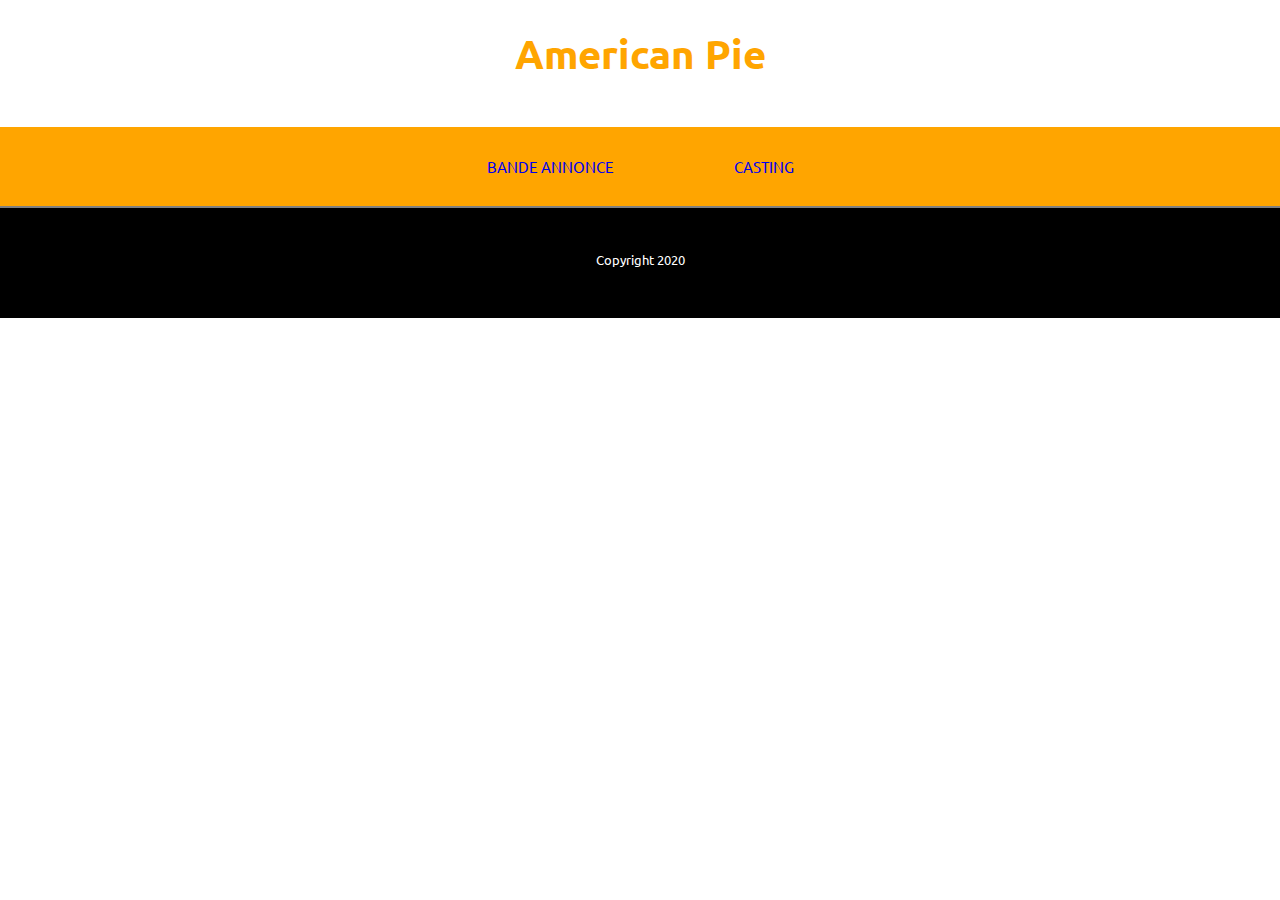
==== casting.html @ a03a137e "Add files via upload" ====
<!DOCTYPE html>
<html lang="fr-FR">
	<head>
		<meta charset="utf-8">
		<title> film movie </title>
		<meta name="viewport" content="width=device-width, initial-scale=1.0">
		<link href="style.css" rel="stylesheet" type="text/css">
		<link href="https://fonts.googleapis.com/css2?family=Ubuntu:ital@0;1&display=swap" rel="stylesheet">
		<style type="text/css">
           A {text-decoration: none;}
       </style> 
	</head>
	<body>
		<header>
			<h1> American Pie </h1>
		</header>
		<nav>
			<div class="menu"
				<ul>
					<li class="menu-a">
						<a href="index.html"> BANDE ANNONCE </a>
					</li>
					<li class="menu-b">
						<a href="casting.html"> CASTING </a>
					</li>
				</ul>
			</div>
		</nav>
	
		<footer>
			<p> Copyright 2020 </p>
		</footer>
	</body>
</html>
---- style.css ----
/* style.css */

body{
	background: white;
	color: #91939;
	margin: 0px;
	padding: 0px;
	font-family: 'Ubuntu', sans-serif;
	font-size:13px;
}

h1{
	background: white;
	color: #91939;
	font-size:40px;
	text-align:center;
}

header{
	height: 100px;
	color: orange;
}

footer{
	background: black;
	color: white;
	height: 80px;
	text-align:center;
	border-top: 2px solid grey;
	padding-top: 30px;
}


nav li {
	margin: 0px;
	padding: 0px;
	float: left;
	list-style-type: none;
	display: inline-block;
	font-size: 15px;
	padding:30px;
}

nav ul{
	margin: 0px;
	padding: 0px;
}

nav {
	background: orange;
	width:100%;

}

nav a {
	padding: 20px 30px;
}

div {
display: table;
margin:0 auto;
}

#bandeannonce {
	height: 500px;
}

.container {
	margin:0px 10%;
	display:flex;
	justify-content: center;
}

.left {
	float:right;
	width: 50%;
	background: white;
}

.right {
	float:right;
	width: 50%;
	background: white;
}


/*. @media screen and (max-width: 900px) {
	
	.body {
		display: block;
	}

	.main {
		width: 100%;
	}

	.sidebar {
		width: 100%;
	}

}
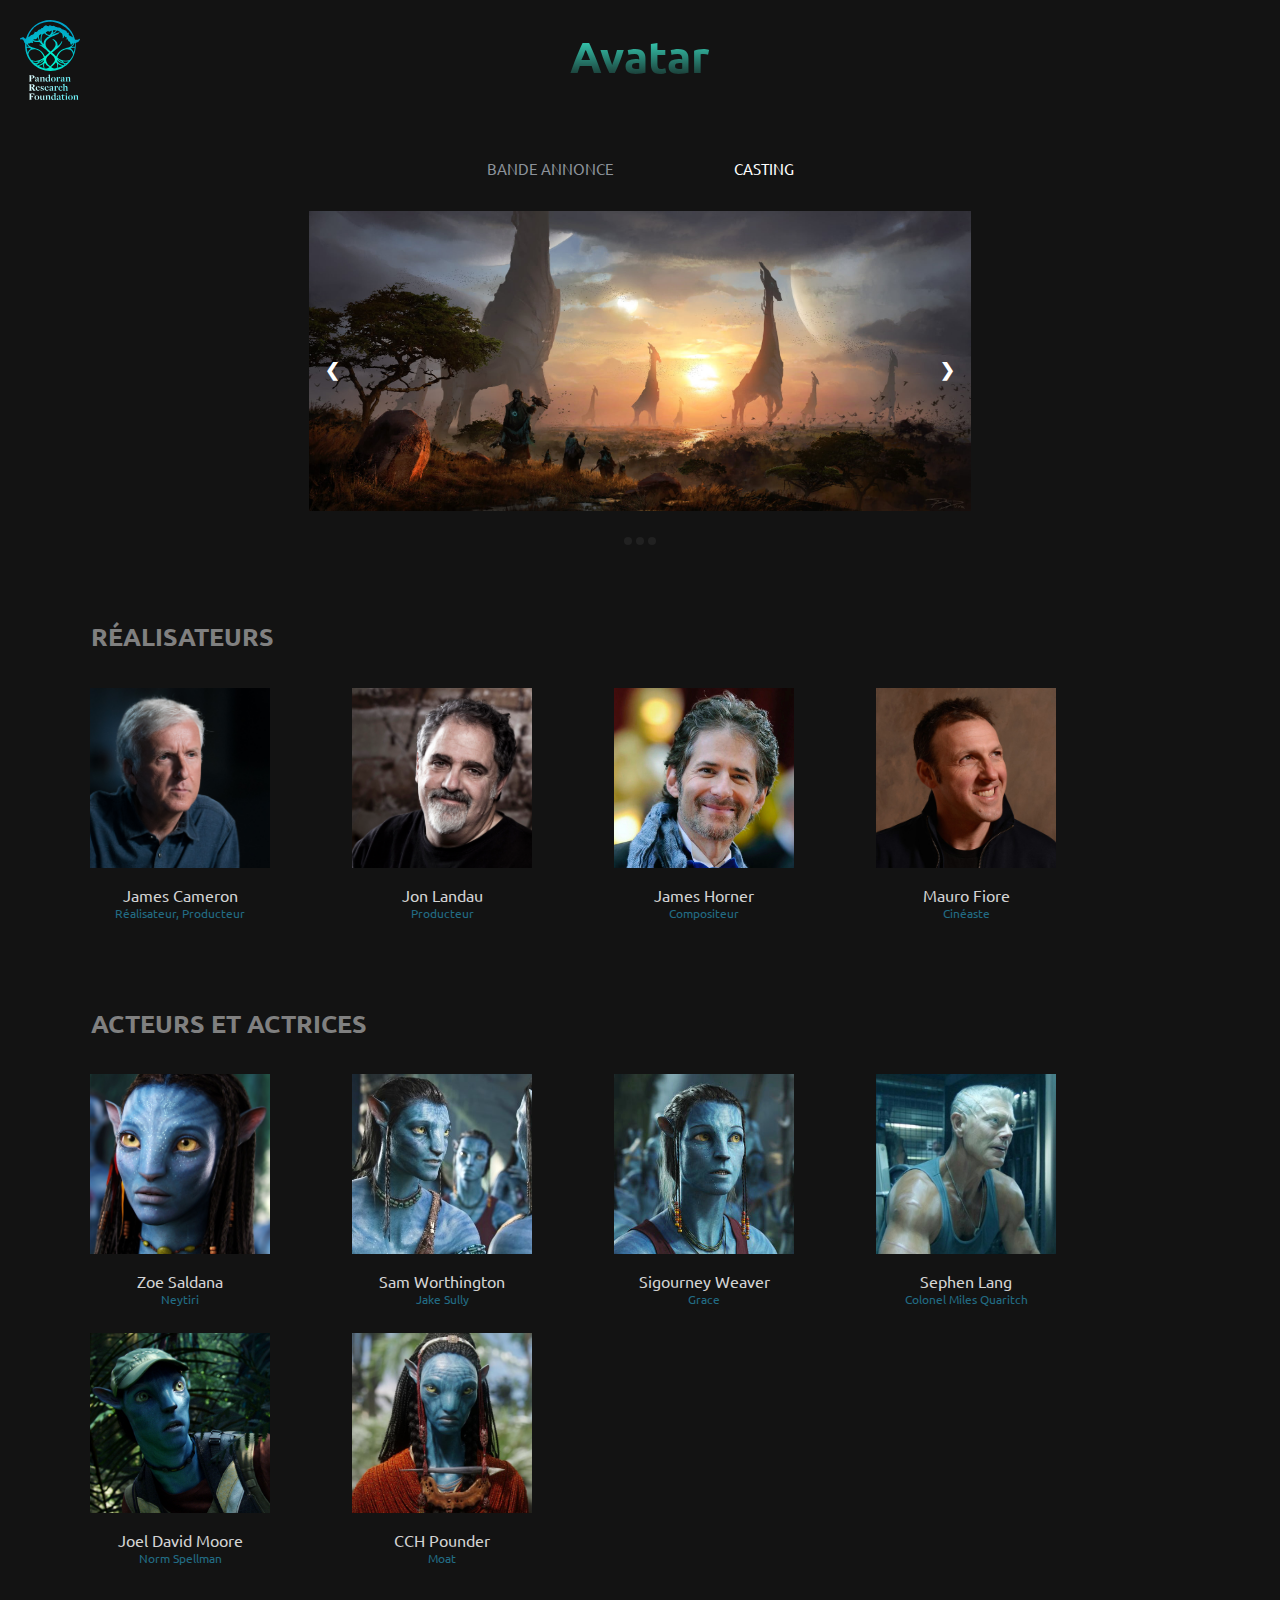
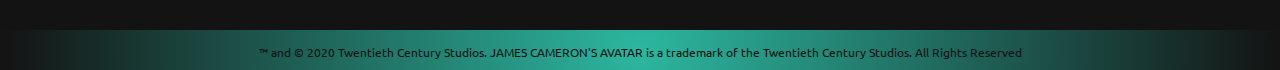
==== commit 999a68ea: "Add files via upload" ====
--- a/casting.html
+++ b/casting.html
@@ -2,33 +2,150 @@
 <html lang="fr-FR">
 	<head>
 		<meta charset="utf-8">
-		<title> film movie </title>
+		<title>The World of Avatar | Pandoran Research Foundation</title>
 		<meta name="viewport" content="width=device-width, initial-scale=1.0">
 		<link href="style.css" rel="stylesheet" type="text/css">
 		<link href="https://fonts.googleapis.com/css2?family=Ubuntu:ital@0;1&display=swap" rel="stylesheet">
+		<link rel="icon" type="image/png" href="favicon.ico" sizes="32x32" data-react-helmet="true">
 		<style type="text/css">
            A {text-decoration: none;}
        </style> 
 	</head>
 	<body>
+
+<!-- page "bande annonce", titre du site -->
 		<header>
-			<h1> American Pie </h1>
+			<h1 class="degrade">Avatar</h1>
+			<img src="images/avatar/prf-logo-vertical-gradient.svg" alt= "Pandora Research Fondation" id="logo"/>
 		</header>
-		<nav>
-			<div class="menu"
+
+<!-- menu principal -->
+		<nav class="menu">
 				<ul>
 					<li class="menu-a">
 						<a href="index.html"> BANDE ANNONCE </a>
 					</li>
 					<li class="menu-b">
-						<a href="casting.html"> CASTING </a>
+						<a class="current-link" href="casting.html"> CASTING </a>
 					</li>
 				</ul>
+		</nav>
+
+<!-- Slideshow container -->
+<div class="slideshow-container">
+
+  <!-- Full-width images with number and caption text -->
+  <div class="mySlides fade">
+    <img class="slideshow" src="images/avatar/banner-1.jpg" style="width:100%">
+    <div class="text">Caption Text</div>
+  </div>
+
+  <div class="mySlides fade">
+    <img class="slideshow" src="images/avatar/banner-2.jpg" style="width:100%">
+    <div class="text">Caption Two</div>
+  </div>
+
+  <div class="mySlides fade">
+    <img class="slideshow" src="images/avatar/banner-3.jpg" style="width:100%">
+    <div class="text">Caption Three</div>
+  </div>
+
+  <!-- Next and previous buttons -->
+  <a class="prev" onclick="plusSlides(-1)">&#10094;</a>
+  <a class="next" onclick="plusSlides(1)">&#10095;</a>
+</div>
+<br>
+
+<!-- The dots/circles -->
+<div style="text-align:center">
+  <span class="dot" onclick="currentSlide(1)"></span>
+  <span class="dot" onclick="currentSlide(2)"></span>
+  <span class="dot" onclick="currentSlide(3)"></span>
+</div>
+
+
+<!-- galerie image casting "Director" -->
+		<article class="casting-realisateur">
+			<div class="titlebar">
+					<h2 class="titlebar-title">RÉALISATEURS</h2>
 			</div>
-		</nav>
-	
-		<footer>
-			<p> Copyright 2020 </p>
-		</footer>
+		<div class="casting1">
+			<figure class="thumbnail">
+				<img class="thumbnail-img" src="images/casting/james.jpg" alt="James Cameron">
+					<figcaption class="identite">James Cameron</figcaption>
+						<figcaption class="role">Réalisateur, Producteur</figcaption>
+			</figure>
+		</div>
+		<div class="casting1">
+			<figure class="thumbnail">
+				<img class="thumbnail-img" src="images/casting/jon.jpg" alt="Jon Landau">
+					<figcaption class="identite">Jon Landau </figcaption>
+						<figcaption class="role">Producteur</figcaption>
+			</figure>	
+		</div>
+			<div class="casting1">
+				<figure class="thumbnail">
+					<img class="thumbnail-img" src="images/casting/horner.jpg" alt="James Horner">
+						<figcaption class="identite">James Horner</figcaption>
+							<figcaption class="role">Compositeur</figcaption>
+				</figure>
+			</div>
+				<div class="casting1">
+				<figure class="thumbnail">
+					<img class="thumbnail-img" src="images/casting/mauro.jpg" alt="Mauro Fiore">
+						<figcaption class="identite">Mauro Fiore</figcaption>
+							<figcaption class="role">Cinéaste</figcaption>
+				</figure>
+			</div>
+		</article>
+
+<!-- galerie image casting "Acteurs et actrices" -->
+		<article class="casting-acteur">
+			<div class="titlebar">
+					<h2 class="titlebar-title">ACTEURS ET ACTRICES</h2>
+			</div>
+		<div class="casting1">
+			<figure class="thumbnail">
+				<img class="thumbnail-img" src="images/casting/neytiri.jpg" onmouseover="this.src='images/casting/saldana.jpg'" onmouseout="this.src='images/casting/neytiri.jpg'" alt="Zoe Saldana"/>					<figcaption class="identite">Zoe Saldana</figcaption>
+						<figcaption class="role">Neytiri</figcaption>
+			</figure>
+		</div>
+		<div class="casting1">
+			<figure class="thumbnail">
+				<img class="thumbnail-img" src="images/casting/jake.jpg" onmouseover="this.src='images/casting/worthington.jpg'" onmouseout="this.src='images/casting/jake.jpg'" alt="Sam Worthington"/>					<figcaption class="identite">Sam Worthington</figcaption>
+						<figcaption class="role">Jake Sully</figcaption>
+			</figure>	
+		</div>
+			<div class="casting1">
+				<figure class="thumbnail">
+				<img class="thumbnail-img" src="images/casting/grace.jpg" onmouseover="this.src='images/casting/weaver.jpg'" onmouseout="this.src='images/casting/grace.jpg'" alt="Sigourney Weaver"/>						<figcaption class="identite">Sigourney Weaver</figcaption>
+							<figcaption class="role">Grace</figcaption>
+				</figure>
+			</div>
+			<div class="casting1">
+			<figure class="thumbnail">
+				<img class="thumbnail-img" src="images/casting/colonel.jpg" onmouseover="this.src='images/casting/lang.jpg'" onmouseout="this.src='images/casting/colonel.jpg'" alt="Stephen Lang"/>					<figcaption class="identite">Sephen Lang</figcaption>
+						<figcaption class="role">Colonel Miles Quaritch</figcaption>
+			</figure>	
+		</div>
+			<div class="casting1">
+			<figure class="thumbnail">
+				<img class="thumbnail-img" src="images/casting/norm.png" onmouseover="this.src='images/casting/moore.jpg'" onmouseout="this.src='images/casting/norm.png'" alt="Joel David Moore"/>					<figcaption class="identite">Joel David Moore</figcaption>
+						<figcaption class="role">Norm Spellman</figcaption>
+			</figure>	
+		</div>
+			<div class="casting1">
+			<figure class="thumbnail">
+				<img class="thumbnail-img" src="images/casting/moat.jpg" onmouseover="this.src='images/casting/pounder.jpg'" onmouseout="this.src='images/casting/moat.jpg'" alt="CCH Pounder"/>					<figcaption class="identite">CCH Pounder</figcaption>
+						<figcaption class="role">Moat</figcaption>
+			</figure>	
+		</div>
+		</article>
+
+<!-- footer, bas de page -->
+			<footer>
+				<p class="footer-description"> ™ and © 2020 Twentieth Century Studios. JAMES CAMERON'S AVATAR is a trademark of the Twentieth Century Studios. All Rights Reserved </p>
+			</footer>
+			<script type="text/javascript" src="scripts/main.js"></script>
 	</body>
 </html>--- a/style.css
+++ b/style.css
@@ -1,7 +1,10 @@
 /* style.css */
 
+body, html{height:100%;}
+
+
 body{
-	background: white;
+	background: #131313;
 	color: #91939;
 	margin: 0px;
 	padding: 0px;
@@ -10,77 +13,326 @@
 }
 
 h1{
-	background: white;
+	background: #131313;
 	color: #91939;
-	font-size:40px;
+	font-size:44px;
+	text-align:center;
+}
+
+.degrade {
+    font-size: 44px;
+    background: -webkit-gradient(linear, left top, left bottom, from(#3ffcdc), to(#131313));
+    -webkit-background-clip: text;
+    -webkit-text-fill-color: transparent;
+}
+
+h2{
+	color: #2cb7a0;
+	font-size:27px;
 	text-align:center;
 }
 
 header{
 	height: 100px;
-	color: orange;
+	color: #3CFECE;
 }
 
 footer{
-	background: black;
-	color: white;
-	height: 80px;
+	background: radial-gradient(circle at center, #2cb7a0, #131313);
+	font-size: 12px;	
+	height: 40px;
+	margin-top: 40px;
+    width:100%;
 	text-align:center;
-	border-top: 2px solid grey;
-	padding-top: 30px;
-}
-
+	padding-top: 2px;
+    position: relative;
+    bottom: 0;
+}
+
+.footer-description {
+	color: #131313;
+	font-size: 12px;
+}
+
+nav {
+	background-color: #131313;
+	width:100%;
+	text-align: center;
+	display: table;
+}
+
+
+nav ul {
+	display: inline-block;
+	margin: 0px;
+	padding: 0px;
+}
 
 nav li {
 	margin: 0px;
 	padding: 0px;
 	float: left;
 	list-style-type: none;
-	display: inline-block;
 	font-size: 15px;
 	padding:30px;
 }
 
-nav ul{
-	margin: 0px;
-	padding: 0px;
-}
-
-nav {
-	background: orange;
-	width:100%;
-
-}
 
 nav a {
 	padding: 20px 30px;
 }
 
+a {
+	color: #8c929a;
+}
+
+p {
+	color: lightgrey;
+	font-size: 12px;
+}
+
+
+a:hover, a:active {
+	color: #3CFECE;
+}
+
+.current-link {
+   color: white;
+}
+
 div {
-display: table;
-margin:0 auto;
-}
+	display: table;
+	margin:0 auto;
+}
+
+
+#logo {
+position: absolute;
+left: 20px;
+top:20px;
+text-align: center;
+width: 60px;
+}
+
 
 #bandeannonce {
-	height: 500px;
+	height: auto;
+	margin-top: 1%;
+	margin-bottom: 1%;
 }
 
 .container {
 	margin:0px 10%;
 	display:flex;
+	flex-wrap: wrap-reverse;
 	justify-content: center;
 }
 
 .left {
 	float:right;
+	max-width: 400px;
 	width: 50%;
-	background: white;
+	background: #131313;
+}
+
+.left iframe {
+	position: relative;
+	top:0;
+	left: 0;
+	height: 100%;
+	width: 100%;
 }
 
 .right {
 	float:right;
+	max-width: 400px;
 	width: 50%;
-	background: white;
+	background: #131313;
+	color: #3CFECE
+}
+
+.casting1{
+	width:50%;
+	box-sizing: border-box;
+	width: auto;
+	height: auto;
+	display: inline-block;
+	margin-right: 2px;
+	float: left;
+}
+
+
+.thumbnail {
+	border:0px solid white;
+	padding-bottom: 0px;
+	padding-top: 0px;
+	width: auto;
+}
+
+.thumbnail-img {
+	width:180px;
+	height:180px;;
+	object-fit: cover;
+}
+
+figcaption {
+	text-align: center;
+}
+
+.identite {
+	color:lightgrey;
+	font-style:bold;
+	font-size:16px;
+	margin-top: 14px;
+}
+
+.role {
+	color: #226c84;
+	font-size: 12px;
+}
+
+.casting-realisateur {
+	padding: 0 auto;
+	margin: 50px;
+	box-sizing: border-box;
+	display: block;
+	position: relative;
+	overflow: hidden;
+	padding-bottom:1px;
+	text-align: left;
+}
+
+.casting-acteur {
+	padding: 0 auto;
+	margin: 50px;
+	box-sizing: border-box;
+	display: block;
+	position: relative;
+	overflow: hidden;
+	padding-bottom:1px;
+	text-align: left;
+}
+
+.titlebar-title {
+	margin-right: 0 auto;
+	padding:1px;
+	color: grey;
+	font-size: 25px;
+}	
+
+.titlebar {
+	margin-left: 40px;
+	display: flex;
+}
+
+
+/* ----------------- */
+
+* {box-sizing:border-box}
+
+/* Slideshow container */
+.slideshow-container {
+  max-width: 100%;
+  position: relative;
+  margin: auto;
+}
+
+/* Hide the images by default */
+.mySlides {
+  display: none;
+}
+
+/* Next & previous buttons */
+.prev, .next {
+  cursor: pointer;
+  position: absolute;
+  top: 50%;
+  width: auto;
+  margin-top: -22px;
+  padding: 16px;
+  color: white;
+  font-weight: bold;
+  font-size: 18px;
+  transition: 0.6s ease;
+  border-radius: 0 3px 3px 0;
+  user-select: none;
+}
+
+/* Position the "next button" to the right */
+.next {
+  right: 0;
+  border-radius: 3px 0 0 3px;
+}
+
+/* On hover, add a black background color with a little bit see-through */
+.prev:hover, .next:hover {
+  background-color: rgba(0,0,0,0.8);
+}
+
+
+/* Caption text --> taille 0px = invisible */
+.text {
+  color: #000;
+  font-size: 0px;
+  padding: 8px 12px;
+  position: absolute;
+  bottom: 8px;
+  width: 100%;
+  text-align: center;
+}
+
+
+/* Number text (1/3 etc) */
+.numbertext {
+  color: #f2f2f2;
+  font-size: 12px;
+  padding: 8px 12px;
+  position: absolute;
+  top: 0;
+}
+
+/* The dots/bullets/indicators */
+.dot {
+  cursor: pointer;
+  height: 8px;
+  width: 8px;
+  margin: 0 2px;
+  background-color: #212121;
+  border-radius: 50%;
+  display: inline-block;
+  transition: background-color 0.6s ease;
+}
+
+.active, .dot:hover, .dot:active, .dot:focus{
+  background-color: #717171;
+}
+
+.dot:active {
+  background-color: #717171;
+}
+
+/* Fading animation */
+.fade {
+  -webkit-animation-name: fade;
+  -webkit-animation-duration: 3s;
+  animation-name: fade;
+  animation-duration: 1.5s;
+}
+
+@-webkit-keyframes fade {
+  from {opacity: .4}
+  to {opacity: 1}
+}
+
+@keyframes fade {
+  from {opacity: .4}
+  to {opacity: 1}
+}
+
+.slideshow {
+	width:100%;
+	height:300px;;
+	object-fit: cover;
 }
 
 
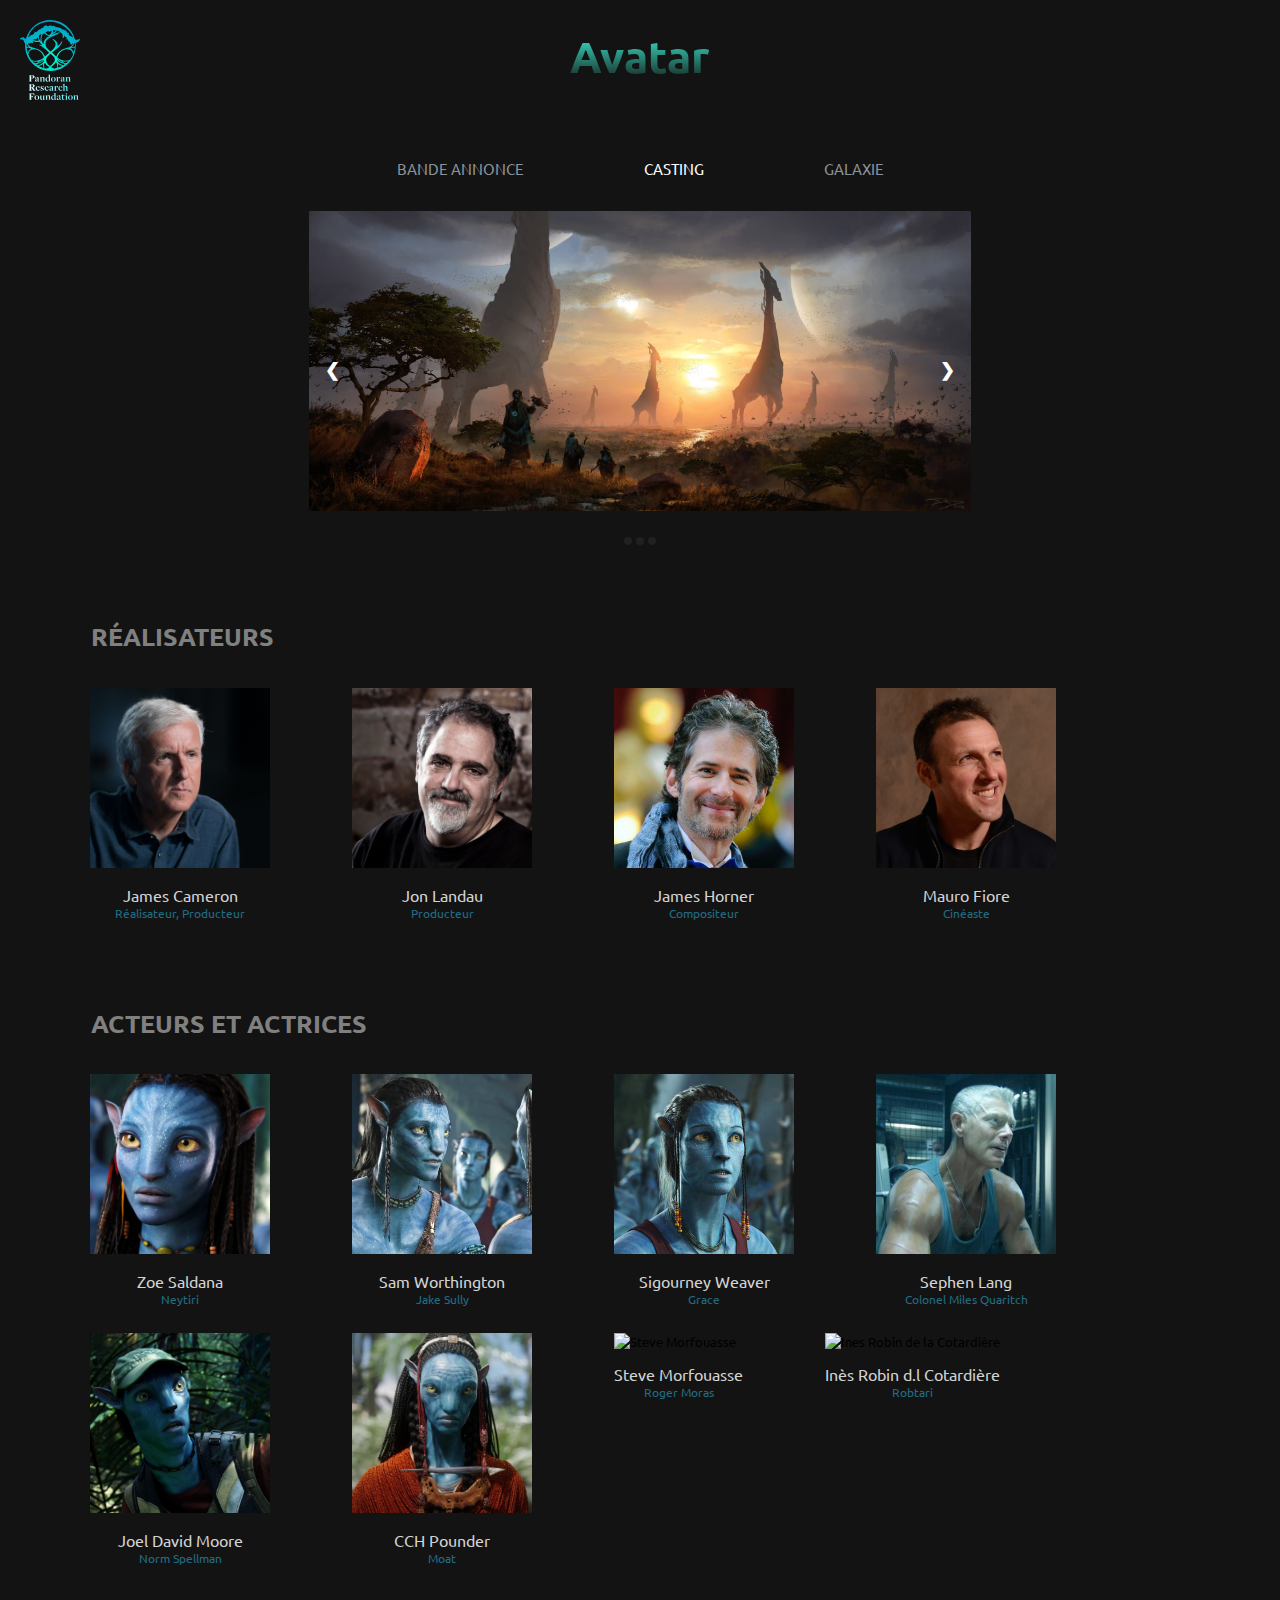
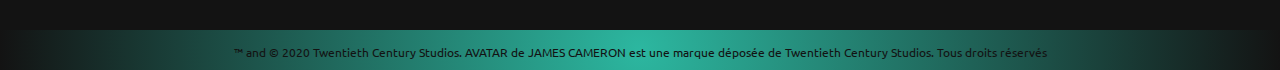
==== commit d530831b: "Add files via upload" ====
--- a/casting.html
+++ b/casting.html
@@ -13,10 +13,11 @@
 	</head>
 	<body>
 
-<!-- page "bande annonce", titre du site -->
+<!-- logo et titre du site -->
 		<header>
-			<h1 class="degrade">Avatar</h1>
-			<img src="images/avatar/prf-logo-vertical-gradient.svg" alt= "Pandora Research Fondation" id="logo"/>
+			<p><a href="index.html" title="Avatar"><h1 class="degrade">Avatar</h1></a></p>
+			<!-- <img src="images/avatar/prf-logo-vertical-gradient.svg" alt= "Pandora Research Fondation" id="logo"/> -->
+			<p><a href="https://www.avatar.com/" target="_blank" title="Pandora Research Foundation"><img src="images/avatar/prf-logo-vertical-gradient.svg" border="0" alt= "Pandora Research Fondation" id="logo"></a></p>
 		</header>
 
 <!-- menu principal -->
@@ -28,35 +29,35 @@
 					<li class="menu-b">
 						<a class="current-link" href="casting.html"> CASTING </a>
 					</li>
+					<li class="menu-c">
+						<a href="galaxie.html"> GALAXIE </a>
+					</li>
 				</ul>
 		</nav>
 
-<!-- Slideshow container -->
+<!-- Bannière défilante -->
 <div class="slideshow-container">
 
-  <!-- Full-width images with number and caption text -->
+  <!-- Images de la bannière et fonctionnalités de la bannière -->
   <div class="mySlides fade">
     <img class="slideshow" src="images/avatar/banner-1.jpg" style="width:100%">
-    <div class="text">Caption Text</div>
   </div>
 
   <div class="mySlides fade">
     <img class="slideshow" src="images/avatar/banner-2.jpg" style="width:100%">
-    <div class="text">Caption Two</div>
   </div>
 
   <div class="mySlides fade">
     <img class="slideshow" src="images/avatar/banner-3.jpg" style="width:100%">
-    <div class="text">Caption Three</div>
   </div>
 
-  <!-- Next and previous buttons -->
+  <!-- Boutons suivant et précédent -->
   <a class="prev" onclick="plusSlides(-1)">&#10094;</a>
   <a class="next" onclick="plusSlides(1)">&#10095;</a>
 </div>
 <br>
 
-<!-- The dots/circles -->
+<!-- Les points de sélection en-dessous de la bannière -->
 <div style="text-align:center">
   <span class="dot" onclick="currentSlide(1)"></span>
   <span class="dot" onclick="currentSlide(2)"></span>
@@ -64,7 +65,7 @@
 </div>
 
 
-<!-- galerie image casting "Director" -->
+<!-- Galerie image casting "realisateur" avec identité et rôle -->
 		<article class="casting-realisateur">
 			<div class="titlebar">
 					<h2 class="titlebar-title">RÉALISATEURS</h2>
@@ -99,52 +100,79 @@
 			</div>
 		</article>
 
-<!-- galerie image casting "Acteurs et actrices" -->
+<!-- Galerie image casting "actrices et acteurs" avec identité et rôle -->
 		<article class="casting-acteur">
 			<div class="titlebar">
 					<h2 class="titlebar-title">ACTEURS ET ACTRICES</h2>
 			</div>
 		<div class="casting1">
 			<figure class="thumbnail">
-				<img class="thumbnail-img" src="images/casting/neytiri.jpg" onmouseover="this.src='images/casting/saldana.jpg'" onmouseout="this.src='images/casting/neytiri.jpg'" alt="Zoe Saldana"/>					<figcaption class="identite">Zoe Saldana</figcaption>
+				<img class="thumbnail-img" src="images/casting/neytiri.jpg" onmouseover="this.src='images/casting/saldana.jpg'" onmouseout="this.src='images/casting/neytiri.jpg'" alt="Zoe Saldana"/>					
+					<figcaption class="identite">Zoe Saldana</figcaption>
 						<figcaption class="role">Neytiri</figcaption>
 			</figure>
 		</div>
+
 		<div class="casting1">
 			<figure class="thumbnail">
-				<img class="thumbnail-img" src="images/casting/jake.jpg" onmouseover="this.src='images/casting/worthington.jpg'" onmouseout="this.src='images/casting/jake.jpg'" alt="Sam Worthington"/>					<figcaption class="identite">Sam Worthington</figcaption>
+				<img class="thumbnail-img" src="images/casting/jake.jpg" onmouseover="this.src='images/casting/worthington.jpg'" onmouseout="this.src='images/casting/jake.jpg'" alt="Sam Worthington"/>					
+					<figcaption class="identite">Sam Worthington</figcaption>
 						<figcaption class="role">Jake Sully</figcaption>
 			</figure>	
 		</div>
-			<div class="casting1">
-				<figure class="thumbnail">
-				<img class="thumbnail-img" src="images/casting/grace.jpg" onmouseover="this.src='images/casting/weaver.jpg'" onmouseout="this.src='images/casting/grace.jpg'" alt="Sigourney Weaver"/>						<figcaption class="identite">Sigourney Weaver</figcaption>
-							<figcaption class="role">Grace</figcaption>
+
+		<div class="casting1">
+			<figure class="thumbnail">
+				<img class="thumbnail-img" src="images/casting/grace.jpg" onmouseover="this.src='images/casting/weaver.jpg'" onmouseout="this.src='images/casting/grace.jpg'" alt="Sigourney Weaver"/>						
+					<figcaption class="identite">Sigourney Weaver</figcaption>
+						<figcaption class="role">Grace</figcaption>
 				</figure>
 			</div>
-			<div class="casting1">
+
+		<div class="casting1">
 			<figure class="thumbnail">
-				<img class="thumbnail-img" src="images/casting/colonel.jpg" onmouseover="this.src='images/casting/lang.jpg'" onmouseout="this.src='images/casting/colonel.jpg'" alt="Stephen Lang"/>					<figcaption class="identite">Sephen Lang</figcaption>
+				<img class="thumbnail-img" src="images/casting/colonel.jpg" onmouseover="this.src='images/casting/lang.jpg'" onmouseout="this.src='images/casting/colonel.jpg'" alt="Stephen Lang"/>					
+					<figcaption class="identite">Sephen Lang</figcaption>
 						<figcaption class="role">Colonel Miles Quaritch</figcaption>
 			</figure>	
 		</div>
-			<div class="casting1">
+
+		<div class="casting1">
 			<figure class="thumbnail">
-				<img class="thumbnail-img" src="images/casting/norm.png" onmouseover="this.src='images/casting/moore.jpg'" onmouseout="this.src='images/casting/norm.png'" alt="Joel David Moore"/>					<figcaption class="identite">Joel David Moore</figcaption>
+				<img class="thumbnail-img" src="images/casting/norm.png" onmouseover="this.src='images/casting/moore.jpg'" onmouseout="this.src='images/casting/norm.png'" alt="Joel David Moore"/>					
+					<figcaption class="identite">Joel David Moore</figcaption>
 						<figcaption class="role">Norm Spellman</figcaption>
 			</figure>	
 		</div>
-			<div class="casting1">
+
+		<div class="casting1">
 			<figure class="thumbnail">
-				<img class="thumbnail-img" src="images/casting/moat.jpg" onmouseover="this.src='images/casting/pounder.jpg'" onmouseout="this.src='images/casting/moat.jpg'" alt="CCH Pounder"/>					<figcaption class="identite">CCH Pounder</figcaption>
+				<img class="thumbnail-img" src="images/casting/moat.jpg" onmouseover="this.src='images/casting/pounder.jpg'" onmouseout="this.src='images/casting/moat.jpg'" alt="CCH Pounder"/>					
+					<figcaption class="identite">CCH Pounder</figcaption>
 						<figcaption class="role">Moat</figcaption>
+			</figure>	
+		</div>
+
+				<div class="casting1">
+			<figure class="thumbnail">
+				<img class="thumbnail-img" src="images/casting/moras.jpg" onmouseover="this.src='images/casting/steve.jpg'" onmouseout="this.src='images/casting/moras.jpg'" alt="Steve Morfouasse"/>					
+					<figcaption class="identite">Steve Morfouasse</figcaption>
+						<figcaption class="role">Roger Moras</figcaption>
+			</figure>	
+		</div>
+		
+		<div class="casting1">
+			<figure class="thumbnail">
+				<img class="thumbnail-img" src="images/casting/robta.jpg" onmouseover="this.src='images/casting/ines.jpg'" onmouseout="this.src='images/casting/robta.jpg'" alt="Ines Robin de la Cotardière"/>					
+					<figcaption class="identite">Inès Robin d.l Cotardière</figcaption>
+						<figcaption class="role">Robtari</figcaption>
 			</figure>	
 		</div>
 		</article>
 
 <!-- footer, bas de page -->
 			<footer>
-				<p class="footer-description"> ™ and © 2020 Twentieth Century Studios. JAMES CAMERON'S AVATAR is a trademark of the Twentieth Century Studios. All Rights Reserved </p>
+				<p class="footer-description"> ™ and © 2020 Twentieth Century Studios. AVATAR de JAMES CAMERON est une marque déposée de Twentieth Century Studios. Tous droits réservés </p>
 			</footer>
 			<script type="text/javascript" src="scripts/main.js"></script>
 	</body>
